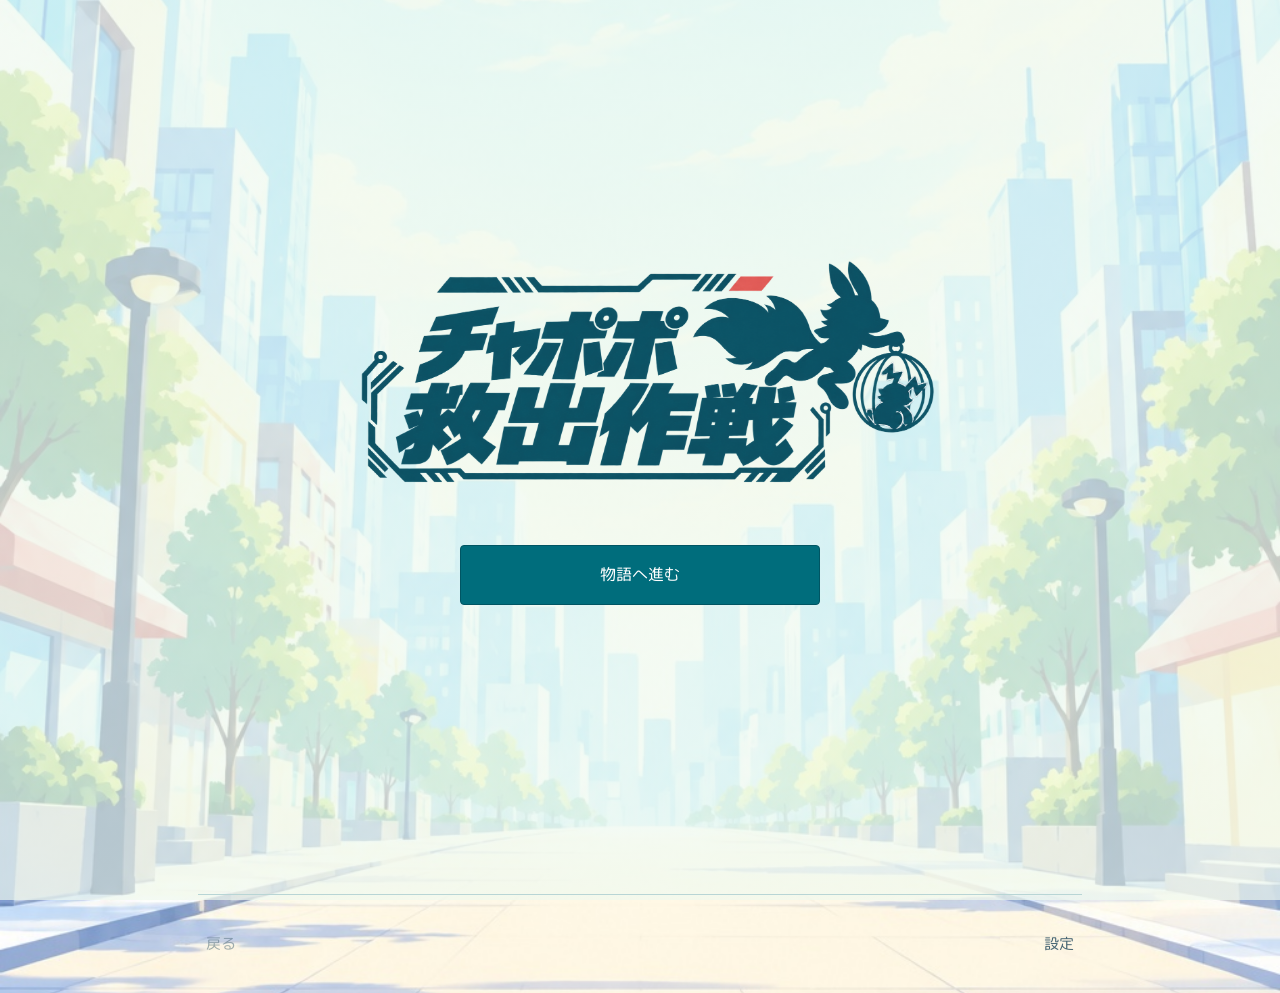
==== mvp/index.html @ 734a5ee6 "Remove left rules from all dialogue" ====
<!doctype html>
<html lang="ja">
<head>
<meta charset="utf-8"><meta name="viewport" content="width=device-width,initial-scale=1">
<meta name="theme-color" content="#153e51"><meta name="description" content="新宿の4つのステーションに残された手がかりを追い、チャポポを救出せよ。CHARGESPOTの街歩き謎解き。">
<title>チャポポ救出作戦 | 新宿の街歩き謎解き</title>
<link rel="preload" as="image" href="./comic-title-story-r57.png">
<link rel="preload" as="image" href="./event-street-r20.jpg">
<link rel="preload" as="font" href="./YuseiMagic-Regular.woff2" type="font/woff2" crossorigin>
<link rel="preload" as="font" href="./MPLUSRounded1c-Regular.woff2" type="font/woff2" crossorigin>
<link rel="stylesheet" href="./mission.css?v=20261004-r62-dialogue">
</head>
<body>
<svg class="ink-filter-defs" width="0" height="0" aria-hidden="true"><defs><filter id="chapter-ink" color-interpolation-filters="sRGB"><feColorMatrix type="matrix" values="1 0 0 0 0  0 1 0 0 0  0 0 1 0 0  -10 -10 -10 0 27" result="ink"/><feComposite in="ink" in2="SourceAlpha" operator="in"/></filter></defs></svg>
<a class="skip" href="#app">ミッションへ</a>
<header class="event-banner" aria-label="イベントタイトル"><img class="comic-title" src="./comic-title-story-r57.png" width="1760" height="880" alt="チャポポ救出作戦"></header>
<div class="shell">
<main id="app" tabindex="-1" aria-live="polite"></main>
<footer><button class="text-button" id="pageBack">戻る</button><button class="text-button" id="settingsOpen" aria-label="設定を開く">設定</button></footer>
</div>
<dialog id="settings"><div class="dialog-head"><h2>設定</h2><button id="settingsClose" class="text-button">閉じる</button></div><p>進捗はこの端末に保存されます。画面の確認と答えの入力は、立ち止まって行ってください。</p><button id="reset" class="secondary">最初からやり直す</button><details><summary>運営者テスト</summary><button id="testAnswers" class="text-button">テスト用の答えを表示</button><p id="answers"></p></details></dialog>
<noscript>ブラウザのJavaScriptを有効にしてご参加ください。</noscript>
<script src="./config.js?v=20261004-r59-outing"></script><script src="./story-revision-r36.js?v=20261004-r57"></script><script src="./story-copy-r53.js?v=20261004-r57"></script><script src="./app.js?v=20261004-r60-scroll-top"></script>
</body></html>
---- mvp/mission.css ----
/* Native CSS. Daytime event; variance6/motion3/density3. No story cards.
   3px controls, Japanese system sans, cyan reserved for functional state. */
:root{color-scheme:light;--bg:#fafbfc;--ink:#25292d;--muted:#626970;--line:#d7dce0;--accent:#087f8c}
*{box-sizing:border-box}body{margin:0;background:var(--bg);color:var(--ink);font:15px/1.7 "Hiragino Sans","Yu Gothic",Meiryo,system-ui,sans-serif;-webkit-font-smoothing:antialiased}button,input{font:inherit}button,a,summary{touch-action:manipulation;-webkit-tap-highlight-color:transparent}button{cursor:pointer}a{color:inherit;text-underline-offset:5px}:focus-visible{outline:2px solid var(--accent);outline-offset:5px}[hidden]{display:none!important}button:disabled{opacity:.5;cursor:not-allowed}
.shell{width:min(1280px,calc(100% - 80px));margin:auto}.topbar{height:80px;display:flex;align-items:center;justify-content:space-between}.wordmark{display:grid;gap:4px;text-decoration:none}.wordmark strong{font:800 19px/1.1 Arial,sans-serif;letter-spacing:-.035em}.wordmark strong span{font-weight:400;margin-left:5px}.wordmark small{font-size:10px;color:var(--muted)}.text-button{min-height:44px;border:0;background:none;color:var(--muted);padding:12px 0;font-size:13px}.text-button:hover{color:var(--ink)}
.tabs{display:flex;gap:30px;border-bottom:1px solid var(--line)}.tabs button{min-height:48px;padding:14px 0;border:0;border-bottom:2px solid transparent;background:none;color:var(--muted);font-size:13px}.tabs button[aria-current]{color:var(--ink);border-color:var(--ink)}main{margin-top:26px;outline:none}
.primary,.secondary{display:inline-flex;align-items:center;justify-content:space-between;gap:28px;min-height:52px;padding:15px 20px;border:1px solid var(--ink);border-radius:3px;font-size:14px;font-weight:700;text-decoration:none;white-space:nowrap}.primary{color:var(--bg);background:var(--ink)}.primary:hover{background:#41474c}.secondary{color:var(--ink);background:transparent;border-color:#90979e}.secondary:hover{background:#eef1f3}.primary:active,.secondary:active{transform:translateY(1px)}
.intro{display:grid;grid-template-columns:.8fr 1.2fr;align-items:center;min-height:500px;gap:20px}.intro-copy{padding:38px 24px 38px 0}.intro h1{font-size:clamp(36px,4.6vw,64px);font-weight:800;line-height:1.26;letter-spacing:-.065em;margin:0 0 24px}.intro h1 span{display:block;white-space:nowrap}.lead{font-size:18px;line-height:1.8;margin:0 0 28px}.intro-image{margin:0;min-width:0}.intro-image img{width:100%;height:auto;display:block}.intro-meta{display:flex;gap:24px;margin-top:24px;font-size:12px;color:var(--muted)}.intro-meta strong{font-size:22px;font-weight:600;margin-right:4px;color:var(--ink)}.intro-note{font-size:13px;color:var(--muted);line-height:1.8;margin:24px 0}.prologue{max-width:640px;margin:64px auto 40px}.prologue h2{font-size:28px;margin:0 0 28px}
.status{display:flex;justify-content:space-between;align-items:center;gap:20px;padding-bottom:22px}.status p{font-size:11px;color:var(--muted);margin:0}.status strong{font-size:16px;color:var(--ink);font-weight:600;margin-left:8px;font-variant-numeric:tabular-nums}.segments{display:flex;gap:6px}.segments i{width:30px;height:4px;background:var(--line)}.segments i.done{background:var(--accent)}
.travel-screen{max-width:980px;margin:auto;padding:64px 32px 72px;min-height:60dvh}.travel-label{font-size:13px;color:var(--muted);margin:0 0 28px}.travel-screen h1{font-size:clamp(32px,5.6vw,66px);line-height:1.4;letter-spacing:-.045em;max-width:15em;margin:0 0 28px;text-wrap:balance}.travel-place{font-size:20px;color:var(--muted);line-height:1.8;margin:0 0 36px;max-width:30em}.travel-actions{display:flex;gap:16px;flex-wrap:wrap}.travel-actions .primary{min-width:220px}.travel-note{font-size:13px;color:var(--muted);margin-top:24px}
.scene{margin:0;min-width:0}.scene img{display:block;width:100%;height:auto;object-fit:contain}.scene figcaption{display:none}.story-screen>.scene{max-width:880px;margin:0 auto}.story-screen>.scene img{height:clamp(250px,32vw,430px)}.story-sheet{width:min(660px,100%);margin:36px auto 48px;padding:0;background:none;border:0}.story-sheet h1{font-size:clamp(26px,3vw,34px);line-height:1.5;letter-spacing:-.035em;margin:0 0 28px;font-weight:800}.stage-heading{display:flex;align-items:baseline;gap:12px;margin-bottom:20px}.stage-number{font:400 26px/1 Arial,sans-serif}.stage-heading span:last-child{font-size:11px;color:var(--muted)}.story-part{margin:0 0 28px}
.reader-prose{font-size:17px;font-weight:400;line-height:2;letter-spacing:.015em;max-width:38em;line-break:strict;overflow-wrap:anywhere;outline:none}.reader-prose p{margin:0 0 1.25em}.reader-prose p:last-child{margin-bottom:0}.reader-prose .dialogue{display:grid;grid-template-columns:76px minmax(0,1fr);gap:14px;margin:28px 0;padding:0;max-width:100%;border:0;background:none}.dialogue figcaption{font-size:12px;font-weight:600;color:var(--muted);padding-top:5px}.dialogue blockquote{padding:0;margin:0;border:0;background:none;color:var(--ink);font-size:19px;line-height:1.8;font-weight:650}.dialogue.garuru{padding-left:24px}.story-sheet>.primary{width:100%;margin-top:8px}
.success-label{font-size:15px;font-weight:750;color:var(--accent);margin:0 0 24px;outline:none}.success-label span{font:12px/1.6 ui-monospace,monospace;margin-left:14px;overflow-wrap:anywhere}.brand-note{padding:28px 0 0;margin:36px 0 28px;border-top:1px solid var(--line)}.operation-bridge{font-size:14px;color:var(--muted);line-height:1.85;margin:0 0 18px}.brand-note h2{font-size:21px;line-height:1.6;letter-spacing:-.025em;margin:0 0 12px}.promotion-body{font-size:15px;line-height:1.9;margin:0}.ending-detail{font-size:14px;color:var(--muted);margin-top:20px}.ending-detail .reader-prose{font-size:16px;margin-top:14px}
.mission-layout{display:grid;grid-template-columns:1fr 1fr;gap:48px;align-items:start}.mission-layout>.scene{position:sticky;top:24px}.mission-panel{padding:26px 0;min-width:0}.mission-panel h1{font-size:28px;line-height:1.5;margin:0 0 20px;letter-spacing:-.035em}.place{display:flex;gap:16px;justify-content:space-between;align-items:flex-start}.place p{font-size:13px;color:var(--muted);line-height:1.8;margin:0}.place a{font-size:13px;min-height:44px;white-space:nowrap}.instruction{font-size:15px;line-height:1.8;margin:28px 0 18px}.answer-form label{display:block;font-size:13px;margin-bottom:10px}.input-row{display:flex;gap:8px}.input-row input{width:100%;min-width:0;border:1px solid #90979e;border-radius:3px;background:var(--bg);padding:14px;font-size:16px;color:var(--ink)}.input-row input::placeholder{color:var(--muted)}.input-row .primary{gap:0}.input-row input[aria-invalid]{border-color:#a13e2d}.feedback{font-size:13px;line-height:1.6;color:#a13e2d;min-height:20px;margin:10px 0 0}.helpers{display:flex;gap:20px;flex-wrap:wrap;margin-top:12px}.helpers details{font-size:13px;color:var(--muted)}.helpers details[open]{flex-basis:100%}summary{cursor:pointer;min-height:44px;padding:12px 0}details p{line-height:1.8;margin-top:2px}.rental{margin:26px 0}.rental h3{font-size:17px;margin:0 0 12px}.rental ol{padding-left:22px;font-size:14px;line-height:1.9}.rental-note{font-size:13px;color:var(--muted);line-height:1.8;margin:14px 0}.rental details{font-size:13px;color:var(--muted)}
.completion{display:grid;grid-template-columns:1.35fr 1fr;gap:64px;max-width:1120px;margin:52px auto 64px;align-items:start}.completion-label{font-size:13px;color:var(--muted);margin:0 0 20px}.completion h1{font-size:38px;line-height:1.5;letter-spacing:-.035em;margin:0 0 28px}.completion-copy{font-size:22px;font-weight:750;line-height:1.6;margin:34px 0 0}.return-panel{border-left:1px solid var(--line);padding:0 0 0 34px;background:none}.return-panel h2{font-size:21px;line-height:1.6;margin:0 0 20px}.return-panel p,.return-panel li{font-size:15px;line-height:1.9}.return-panel ol{padding-left:22px;margin:20px 0}.return-panel li+li{margin-top:12px}.return-panel p:last-child{font-size:14px;color:var(--muted)}
.logs-page{max-width:760px;margin:44px auto}.logs-page h1{font-size:32px;margin-bottom:28px}.log-entry{padding:22px 0;border-bottom:1px solid var(--line)}.log-code{font:12px/1.6 ui-monospace,monospace;color:var(--muted)}.log-entry h2{font-size:20px;line-height:1.6;margin:12px 0}.log-entry p{font-size:15px;color:var(--muted);line-height:1.9}.empty{color:var(--muted);line-height:1.8}.source{display:inline-block;margin:24px 0;font-size:13px;color:var(--muted)}
footer{display:flex;justify-content:space-between;gap:12px;padding:28px 0;font-size:11px;color:var(--muted)}dialog{width:min(480px,calc(100% - 32px));padding:28px;border:1px solid var(--line);border-radius:3px;background:var(--bg);color:var(--ink)}dialog::backdrop{background:rgb(25 30 35 / .55)}.dialog-head{display:flex;justify-content:space-between;align-items:center}.dialog-head h2{font-size:24px;margin:0}dialog p,dialog details{font-size:13px;color:var(--muted);line-height:1.8}dialog details{margin-top:22px}#answers{overflow-wrap:anywhere}.skip{position:fixed;left:16px;top:-60px;padding:12px;background:var(--ink);color:var(--bg);z-index:3}.skip:focus{top:12px}
@media(prefers-reduced-motion:no-preference){button,a{transition:background .15s,color .15s}.story-sheet{animation:read-in .2s ease-out}@keyframes read-in{from{opacity:0;transform:translateY(4px)}to{opacity:1;transform:translateY(0)}}}
@media(max-width:1024px){.shell{width:calc(100% - 48px)}.mission-layout{gap:28px}.intro{min-height:420px}.intro-copy{padding-right:0}}
@media(max-width:767px){.shell{width:calc(100% - 32px)}.topbar{height:72px}.wordmark strong{font-size:16px}.tabs{gap:28px}.tabs button{font-size:12px}main{margin-top:20px}.intro{display:flex;flex-direction:column;align-items:stretch;gap:0;min-height:0}.intro-image{order:-1;margin:0 -16px}.intro-image img{height:220px;object-fit:contain}.intro-copy{padding:22px 8px}.intro h1{font-size:38px;margin-bottom:16px}.intro .lead{font-size:15px;margin-bottom:22px}.intro .primary{width:100%}.intro-meta{margin-top:18px}.intro-note{font-size:13px}.prologue{margin:40px 8px}.prologue h2{font-size:24px}.status{padding-bottom:16px}.segments i{width:24px}.story-screen>.scene{margin:0 -16px}.story-screen>.scene img{height:240px;object-fit:contain}.story-sheet{margin:26px auto 40px;padding:0 8px}.story-sheet h1{font-size:25px;margin-bottom:26px}.stage-heading{margin-bottom:18px}.stage-number{font-size:24px}.reader-prose{font-size:16px;line-height:1.95}.reader-prose .dialogue{display:block;margin:26px 0}.dialogue figcaption{font-size:12px;padding:0;margin-bottom:8px}.dialogue blockquote{font-size:18px;padding-left:12px}.dialogue.garuru{padding-left:24px}.success-label span{display:block;margin:6px 0 0}.brand-note h2{font-size:20px}.travel-screen{padding:36px 8px 48px;min-height:65dvh}.travel-label{margin-bottom:22px}.travel-screen h1{font-size:36px;line-height:1.45}.travel-place{font-size:17px;margin-bottom:30px}.travel-actions{display:grid;grid-template-columns:1fr}.mission-layout{display:block}.mission-layout>.scene{position:static}.mission-layout>.scene img{height:190px;object-fit:contain}.mission-panel{padding:24px 8px}.mission-panel h1{font-size:25px}.input-row{flex-direction:column}.input-row .primary{justify-content:center}.helpers{gap:18px}.completion{display:block;margin:30px 8px 40px}.completion h1{font-size:29px}.completion-copy{font-size:21px}.return-panel{margin-top:38px;padding:26px 0 0;border-left:0;border-top:1px solid var(--line)}.return-panel h2{font-size:21px}.logs-page{margin:30px 8px}.logs-page h1{font-size:28px}footer{font-size:10px}}
:root p,:root h1,:root h2,:root blockquote{word-break:normal;line-break:strict}
.reader-prose{overflow-wrap:normal;letter-spacing:normal}
.travel-screen h1{text-wrap:wrap}
.travel-screen h1 span{display:inline-block;white-space:nowrap}
.status p{white-space:nowrap;flex-shrink:0}
.reader-prose .dialogue{padding:0}
.dialogue blockquote{padding-left:0}
.result-page{max-width:640px;margin:60px auto 72px}
.result-page h1{font-size:24px;line-height:1.5;color:var(--accent);margin:0 0 14px;outline:none}
.result-answer{font:400 52px/1.3 'M PLUS Rounded 1c',sans-serif;letter-spacing:-.025em;margin:0 0 36px}
.result-answer.protocol{font-size:25px;line-height:1.7;word-break:normal;overflow-wrap:normal}
.result-information h2{font-size:24px;line-height:1.6;margin:0 0 20px}
.result-information p{font-size:16px;line-height:1.95;margin:0 0 18px}
.result-page>.primary{width:100%;margin-top:22px}
@media(max-width:767px){.result-page{margin:36px 8px 48px}.result-information h2{font-size:22px}.result-answer.protocol{font-size:22px}.intro .lead{max-width:20em}.travel-screen h1{font-size:clamp(24px,7.5vw,36px)}.status{gap:12px}.segments i{width:20px}}
/* Selected comic direction: raster title and narrative; live functional UI. */
:root{--bg:#ffffff;--accent:#007c8d}
.sr-only{position:absolute;width:1px;height:1px;padding:0;margin:-1px;overflow:hidden;clip-path:inset(50%);white-space:nowrap;border:0}
.skip{top:0;transform:translateY(-150%);opacity:0;pointer-events:none}.skip:focus-visible{top:0;transform:translateY(0);opacity:1;pointer-events:auto}
.status{max-width:640px;margin:0 auto;justify-content:flex-start;gap:18px;padding-bottom:24px}
.status p{display:flex;align-items:baseline;font:500 18px/1.4 Arial,sans-serif;color:#747a82}
.status p strong{font-size:28px;font-weight:700;margin:0 8px 0 0}
.segments{gap:5px}.segments i{width:24px;height:4px;border-radius:0}
.comic-page{max-width:420px;margin:0 auto 48px}
.comic-title{display:block;width:100%;height:auto;margin:0 0 4px}
.comic-art{display:block;width:100%;height:auto;margin:0;object-fit:contain}
.comic-page .status{padding-bottom:4px;margin-top:8px}
.comic-page .story-sheet{width:100%;padding:0;margin:0}
.comic-caption{font-size:14px;font-weight:650;text-align:center;line-height:1.8;margin:20px 0 18px}
.comic-page .comic-action{width:100%;min-height:56px;justify-content:center;background:#007c8d;border-color:#007c8d;color:#fff;border-radius:6px;font-size:18px;font-weight:750;letter-spacing:.01em;margin:0}
.comic-page .comic-action:hover{background:#006675;border-color:#006675}
.comic-transcript{margin:18px 0 0;color:var(--muted);font-size:12px}
.comic-transcript>summary{text-align:center;list-style-position:inside;font-size:12px}
.comic-transcript[open]{padding:0 4px}.comic-transcript .reader-prose{font-size:16px;color:var(--ink);padding:12px 0 0}
.puzzle-page{max-width:640px;margin:auto}.puzzle-title{max-width:240px;margin:0 0 24px}.puzzle-page .mission-panel{padding:0 0 36px}
.comic-intro .intro-meta{justify-content:center;margin-top:20px}.comic-intro .intro-note{font-size:12px;text-align:center}
.comic-mode .utility{display:flex;align-items:center;gap:20px;max-width:420px;margin:auto}
.comic-mode .topbar{order:2;height:44px;margin-left:auto}.comic-mode .wordmark{display:none}
.comic-mode .tabs{flex:1;border:0;gap:20px}.comic-mode .tabs button{font-size:11px;min-height:44px;padding:10px 0;border:0}
.comic-mode .tabs button[aria-current]{font-weight:700}.comic-mode .text-button{font-size:11px;padding:10px 0}
.comic-mode main{margin-top:0}.comic-mode footer{max-width:420px;margin:auto;font-size:10px}
@media(min-width:768px){.comic-mode .utility{padding-top:12px}.comic-page{max-width:420px}.comic-page .comic-caption{font-size:15px}}
@media(max-width:767px){.comic-mode .shell{width:calc(100% - 32px)}.comic-caption{font-size:13px}.comic-page .comic-action{font-size:17px}.status{padding-bottom:18px}.status p strong{font-size:25px}}
/* Text-led story, native CSS: variance 5 / motion 3 / density 3.
   Daylight brief deliberately stays light. No animated reading or story cards. */
.reading-page{max-width:600px;margin:16px auto 64px}
.reading-page .status{margin:0 0 34px;padding:0}
.reading-head{margin:0 0 30px}
.reading-head>p{font-size:13px;color:var(--muted);margin:0 0 12px}
.reading-head h1{font-size:32px;line-height:1.5;letter-spacing:-.035em;font-weight:750;margin:0;text-wrap:wrap}
.reading-body{max-width:none;font-size:18px;line-height:1.95;letter-spacing:0}
.reading-body>p{margin:0 0 1.15em}
.reading-body .dialogue{display:block;padding:0;margin:26px 0}
.reading-body .dialogue figcaption{font-size:12px;line-height:1.6;margin:0 0 7px;padding:0;color:var(--muted)}
.reading-body .dialogue blockquote{font-size:20px;line-height:1.8;font-weight:650;margin:0;padding:0;color:var(--ink)}
.reading-body .dialogue blockquote::before{content:'「'}
.reading-body .dialogue blockquote::after{content:'」'}
.inserted-scene{margin:30px -20px 34px}
.inserted-scene img{display:block;width:100%;height:auto;object-fit:contain}
.reading-page .reading-action{display:flex;justify-content:center;width:100%;min-height:56px;margin:34px 0 0;background:var(--accent);border-color:var(--accent);color:#fff;border-radius:6px;font-size:16px}
.reading-page .reading-action:hover{background:#006675;border-color:#006675}
.reading-logo{max-width:390px;margin:0 auto 28px}
.reading-intro .intro-meta{justify-content:center}
.reading-intro .intro-note{text-align:center}
.reading-mode .utility{display:flex;align-items:center;gap:20px;max-width:600px;margin:auto}
.reading-mode .topbar{order:2;height:48px;margin-left:auto}.reading-mode .wordmark{display:none}
.reading-mode .tabs{flex:1;border:0;gap:24px}.reading-mode .tabs button{font-size:12px;min-height:48px;padding:12px 0;border:0}
.reading-mode .tabs button[aria-current]{font-weight:700}.reading-mode .text-button{font-size:12px;padding:12px 0}
.reading-mode main{margin-top:0}.reading-mode footer{max-width:600px;margin:auto}
@media(min-width:768px){.reading-mode .utility{padding-top:12px}.reading-page{padding:0 20px}.reading-mode footer{padding-left:20px;padding-right:20px}}
@media(max-width:767px){.reading-page{margin:18px 8px 48px}.reading-head h1{font-size:28px}.reading-body{font-size:17px;line-height:1.95}.reading-body .dialogue blockquote{font-size:19px}.inserted-scene{margin:28px -8px 30px}.reading-page .status{margin-bottom:30px}.reading-logo{max-width:320px;margin-bottom:24px}}
/* r15: one illustrated street, not a stack of dashboard cards.
   Variance 7 / motion 4 / density 4. Daylight palette, text-led narrative. */
:root{--bg:#e6f4f0;--ink:#153e51;--muted:#466573;--line:#a3c5c8;--accent:#006d7c}
body{background:#8cdee6 url('./event-city-r15.jpg') center top/cover fixed no-repeat;min-height:100dvh}
.shell{width:min(740px,calc(100% - 48px));position:relative;background:linear-gradient(180deg,rgba(220,246,243,.92),#e6f4f0 700px);min-height:100dvh;padding:0 44px;box-shadow:0 0 0 1px rgba(255,255,255,.42)}
.utility,.reading-mode .utility{display:flex;align-items:center;gap:24px;max-width:none;margin:0 -44px;padding:0 30px;background:#153e51;color:#effbf7;border-bottom:4px solid #f2c65d}
.topbar,.reading-mode .topbar{order:2;height:58px;margin-left:auto}
.wordmark{display:none}.tabs,.reading-mode .tabs{flex:1;border:0;gap:24px}
.tabs button,.reading-mode .tabs button{font-size:12px;min-height:54px;padding:14px 0;color:#b9d8df;border:0;position:relative}
.tabs button[aria-current],.reading-mode .tabs button[aria-current]{color:#fff;font-weight:750}
.tabs button[aria-current]::after{content:'';position:absolute;height:3px;background:#72e0dc;bottom:6px;left:0;right:0}
.utility .text-button,.reading-mode .utility .text-button{font-size:12px;color:#cce0e4}
main,.reading-mode main{margin:0;padding-top:28px}
footer,.reading-mode footer{max-width:none;margin:0;padding:24px 0;border-top:1px solid #b8d5d5;color:#466573}
.reading-page{max-width:none;margin:0 0 48px;padding:0}
.reading-logo{max-width:480px;margin:-12px -12px 24px}.comic-title{mix-blend-mode:multiply}
.reading-intro .reading-logo{margin-left:auto;margin-right:auto}
.reading-head{margin:0 0 32px;padding:0 0 24px;border-bottom:2px solid #153e51;position:relative}
.reading-head::after{content:'';position:absolute;bottom:-2px;left:0;width:72px;height:5px;background:#efb944}
.reading-head>p{display:inline-block;font-size:12px;font-weight:750;letter-spacing:.08em;color:#006d7c;margin:0 0 14px}
.reading-head h1{font-size:clamp(28px,4vw,38px);font-weight:800;line-height:1.5;letter-spacing:-.04em;color:#153e51}
.reading-body{font-size:18px;line-height:2;color:#153e51}
.reading-body>p{margin:0 0 1.4em}
.reading-body .dialogue{margin:28px 0 32px;padding:17px 20px 19px;background:#153e51;color:#f1fbf8;border-left:4px solid #72d9d0;position:relative}
.reading-body .dialogue::after{content:'';position:absolute;right:14px;top:15px;width:14px;height:4px;background:#72d9d0;box-shadow:0 7px 0 #72d9d0}
.reading-body .dialogue.garuru{background:#653e48;border-color:#f39b99}
.reading-body .dialogue.garuru::after{background:#f39b99;box-shadow:0 7px 0 #f39b99}
.reading-body .dialogue figcaption{color:#a5e8e1;font-size:11px;font-weight:700;letter-spacing:.06em;margin:0 0 7px}
.reading-body .dialogue.garuru figcaption{color:#ffd4d0}
.reading-body .dialogue blockquote{color:#f1fbf8;font-size:20px;font-weight:650;line-height:1.8}
.inserted-scene{margin:36px -18px 40px;padding:7px;background:#fff7df;border:1px solid #153e51;box-shadow:5px 6px 0 #91c9cb;transform:rotate(-.6deg)}
.inserted-scene:has(img[src*='after']){transform:rotate(.6deg);box-shadow:-5px 6px 0 #91c9cb}
.inserted-scene img{width:100%;height:auto;display:block}
.status{margin:0 0 30px;padding:0;gap:16px}.reading-page .status{margin:0 0 28px}
.status p{color:#466573}.status p strong{color:#153e51}
.segments i{height:6px;width:26px;background:#bad8d6;transform:skewX(-18deg)}.segments i.done{background:#007d8a}
.primary,.reading-page .reading-action{background:#006d7c;border:1px solid #005563;color:#fff;min-height:56px;border-radius:4px;font-size:16px;font-weight:750;box-shadow:0 4px 0 #153e51;justify-content:center;white-space:normal}
.primary:hover,.reading-page .reading-action:hover{background:#005565;border-color:#005565}.primary:active{transform:translateY(2px);box-shadow:0 2px 0 #153e51}
.secondary{background:#eff9f3;border:1px solid #759d9f;color:#153e51;border-radius:4px;justify-content:center}.secondary:hover{background:#d0eeea}
.reading-page .reading-action{margin-top:34px}
.intro-meta{color:#466573}.intro-meta strong{color:#153e51}.intro-note{color:#466573}
.travel-screen{margin:0 0 44px;padding:24px 0 20px;min-height:65dvh}
.travel-label{font-size:12px;font-weight:750;color:#006d7c;margin-bottom:24px}
.travel-screen h1{font-size:clamp(29px,4.2vw,48px);line-height:1.45;letter-spacing:-.045em;color:#153e51;padding-bottom:28px;border-bottom:3px solid #153e51;margin-bottom:24px}
.travel-place{color:#153e51;font-size:19px;line-height:1.85;margin-bottom:32px}
.travel-actions{display:grid;grid-template-columns:1fr 1fr;gap:14px}.travel-actions .primary{min-width:0}.travel-note{margin-top:28px}
.puzzle-title{max-width:220px;margin:-14px auto 24px}.mission-panel h1{font-weight:800}.stage-number{font-weight:800;color:#006d7c}
.answer-form{padding:24px 0;border-top:2px solid #153e51;margin-top:30px}.answer-form label{font-weight:750;color:#153e51;font-size:14px}
.input-row input{border:2px solid #739f9f;background:#f5fbf7;border-radius:4px;min-height:56px}.input-row .primary{min-width:88px}
.result-page{max-width:none;margin:12px 0 48px}.result-page h1{font-size:24px;font-weight:800;margin-bottom:22px}
.result-answer{font-size:clamp(54px,9vw,76px);color:#153e51;display:block;margin:0 0 32px;padding:0 0 28px;border-bottom:3px solid #153e51}
.result-answer.protocol{font-size:clamp(21px,4vw,29px)}
.result-information h2{font-size:24px;font-weight:800;line-height:1.6}.result-information p{font-size:17px;line-height:2}
.result-page>.primary{margin-top:30px}
.logs-page{margin:4px 0 44px}.log-entry{border-color:#aacbcc}.log-entry h2{color:#153e51}.logs-page>h1{font-weight:800}
.completion{display:block;margin:8px 0 48px}.completion h1{color:#006d7c;font-size:clamp(28px,4vw,38px);font-weight:800}.completion-copy{color:#006d7c}
.return-panel{border-left:0;border-top:2px solid #153e51;padding:28px 0 0;margin-top:38px}.completion .dialogue{display:block;padding:0}
dialog{background:#e6f4f0;border:2px solid #153e51;border-radius:4px}
@media(prefers-reduced-motion:no-preference){main>article,main>section{animation:event-enter .3s ease-out}@keyframes event-enter{from{opacity:0;transform:translateY(6px)}to{opacity:1;transform:translateY(0)}}}
@media(max-width:767px){
 body{background-size:auto 100dvh;background-position:center top;background-attachment:scroll}
 .shell,.reading-mode .shell{width:calc(100% - 24px);padding:0 22px;margin:0 auto;background:linear-gradient(180deg,rgba(213,245,240,.90),#e6f4f0 580px)}
 .utility,.reading-mode .utility{margin:0 -22px;padding:0 18px;gap:16px}
 .tabs,.reading-mode .tabs{gap:20px}.topbar,.reading-mode .topbar{height:54px}
 main,.reading-mode main{padding-top:26px}.reading-page{margin:0 0 42px;padding:0}
 .reading-logo{max-width:420px;margin-top:-10px;margin-bottom:26px}
 .reading-body{font-size:17px;line-height:1.95}.reading-head h1{font-size:29px}.reading-head{margin-bottom:28px}
 .reading-body .dialogue{padding:16px 16px 18px;margin:26px 0 30px}.reading-body .dialogue blockquote{font-size:19px}
 .inserted-scene{margin:30px -12px 34px;padding:5px;box-shadow:3px 4px 0 #91c9cb}.inserted-scene:has(img[src*='after']){box-shadow:-3px 4px 0 #91c9cb}
 .reading-intro .intro-note{font-size:12px;text-align:left}.reading-intro .intro-meta{gap:24px}
 .travel-screen{padding:8px 0 12px;min-height:65dvh}.travel-screen h1{font-size:clamp(24px,6.5vw,36px);line-height:1.5}.travel-place{font-size:17px}.travel-actions{grid-template-columns:1fr}
 .mission-panel{padding:0 0 32px}.mission-panel h1{font-size:24px}.puzzle-title{margin-top:-14px}.input-row{flex-direction:column}
 .result-page{margin:4px 0 42px}.result-information h2{font-size:22px}.result-information p{font-size:16px}.result-answer.protocol{font-size:21px}
 .completion{margin:4px 0 42px}.logs-page{margin:4px 0 42px}footer,.reading-mode footer{font-size:10px;gap:8px}
}
@media(max-width:359px){.shell,.reading-mode .shell{padding:0 18px}.utility,.reading-mode .utility{margin:0 -18px;padding:0 14px}.reading-body{font-size:16px}.reading-head h1{font-size:26px}.reading-body .dialogue blockquote{font-size:18px}.travel-screen h1{font-size:23px}.result-information h2{font-size:20px}}
/* Editorial pass: remove faux telemetry, tilted photo cards and decorative depth. */
.reading-body .dialogue,.reading-body .dialogue.garuru{background:none;padding:3px 0 3px 18px;border-left:3px solid #007d8a;color:#153e51}
.reading-body .dialogue::after,.reading-body .dialogue.garuru::after{content:none}
.reading-body .dialogue.garuru{border-left-color:#be6268}
.reading-body .dialogue figcaption{color:#006d7c;letter-spacing:0}
.reading-body .dialogue.garuru figcaption{color:#8b404b}
.reading-body .dialogue blockquote{color:#153e51}
.inserted-scene,.inserted-scene:has(img[src*='after']){padding:0;border:0;background:none;box-shadow:none;transform:none}
.segments i{transform:none;height:5px}
.primary,.reading-page .reading-action{box-shadow:none}
.primary:active{transform:translateY(1px);box-shadow:none}
.reading-head h1,.travel-screen h1,.mission-panel h1,.completion h1,.result-answer{letter-spacing:normal}
.reading-head>p{letter-spacing:normal}
.reading-head h1,.mission-panel h1,.result-information h2,.logs-page>h1{font-weight:750}
.stage-heading{gap:12px;align-items:center;margin-bottom:16px}
.stage-number{font:700 14px/1.6 "Hiragino Sans","Yu Gothic",Meiryo,system-ui,sans-serif}
.stage-heading span:last-child{font-size:12px;color:#466573}
.status p{font:500 14px/1.6 "Hiragino Sans","Yu Gothic",Meiryo,system-ui,sans-serif}
.status p strong{font-size:18px;margin-right:4px}
.reading-body .dialogue figcaption{font-size:12px;font-weight:500}
.reading-body .dialogue blockquote{font-size:19px;font-weight:650}
.result-answer{font-family:inherit;font-weight:400}
.reading-body{line-break:strict;overflow-wrap:break-word;word-break:normal}
/* Scene rhythm comes from narrative emphasis, not arbitrary dashboard sizing. */
.reading-head{padding-bottom:0;border:0;margin-bottom:36px}
.reading-head::after{content:none}
.reading-head h1{font-size:clamp(36px,5vw,52px);font-weight:800;line-height:1.35}
.reading-head>p{margin-bottom:12px}
.reading-body .dialogue.voice-strong{border:0;padding:4px 0;margin:34px 0}
.reading-body .dialogue.voice-strong blockquote{font-size:27px;line-height:1.6;font-weight:800}
.reading-body .dialogue.voice-quiet{border:0;padding:4px 0;margin:22px 0}
.reading-body .dialogue.voice-quiet blockquote{font-size:17px;font-weight:500;line-height:1.9;color:#355967}
.story-screen .inserted-scene:has(img[src*='st3']){max-width:480px;margin:38px auto}
.story-screen .inserted-scene:has(img[src*='st2']),.story-screen .inserted-scene:has(img[src*='st4']){margin:38px -26px 42px}
.reading-page .reading-action{margin-top:42px}
@media(max-width:767px){.reading-head h1{font-size:36px}.reading-head{margin-bottom:30px}.reading-body .dialogue.voice-strong blockquote{font-size:24px}.story-screen .inserted-scene:has(img[src*='st2']),.story-screen .inserted-scene:has(img[src*='st4']){margin:32px -16px 36px}.story-screen .inserted-scene:has(img[src*='st3']){margin:32px 4px 36px}}
@media(max-width:359px){.reading-head h1{font-size:32px}.reading-body .dialogue.voice-strong blockquote{font-size:22px}}
.reading-head>.chapter-mark{display:block;width:100%;height:60px;margin:0 0 16px;background:url('./chapter-lettering-r15.jpg') -69px 0/270px 180px no-repeat;filter:url('#chapter-ink');mix-blend-mode:normal}
.reading-head>.chapter-1{height:54px;background-position:-56px -60px}
.reading-head>.chapter-2{height:64px;background-position:-75px -116px}
@media(max-width:767px){.reading-head>.chapter-mark{height:54px;margin-bottom:14px;background-size:240px 160px;background-position:-61px 0}.reading-head>.chapter-1{height:48px;background-position:-50px -53.333px}.reading-head>.chapter-2{height:57px;background-position:-67px -103px}}
/* r16: lettering is part of the whole world, not an isolated ornamental label. */
@font-face{font-family:'Yusei Magic';src:url('./YuseiMagic-Regular.woff2') format('woff2');font-weight:400;font-style:normal;font-display:swap}
body{font-family:'M PLUS Rounded 1c',"Hiragino Maru Gothic ProN","Hiragino Sans",Meiryo,sans-serif}
.reading-body{font-family:inherit;font-weight:400;line-height:2.05}
.reading-head h1,.mission-panel h1,.result-information h2,.completion h1,.logs-page>h1{font-family:'M PLUS Rounded 1c',sans-serif;font-weight:400}
.reading-head h1{color:#006d7c;line-height:1.4;font-weight:700}
.reading-body .dialogue blockquote,.reading-body .dialogue.voice-quiet blockquote,.reading-body .dialogue.voice-strong blockquote{font-family:'Yusei Magic',sans-serif;font-weight:400}
.reading-body .dialogue.voice-strong blockquote{color:#006d7c}
.reading-body .dialogue.garuru.voice-strong blockquote{color:#8b404b}
.primary,.secondary,.reading-page .reading-action,.tabs button,.reading-mode .tabs button,.travel-label{font-weight:400;font-family:'M PLUS Rounded 1c',sans-serif}
.travel-screen h1{font-family:'M PLUS Rounded 1c',sans-serif;font-weight:400}
.intro-meta strong{font-family:'M PLUS Rounded 1c',sans-serif;font-weight:400}
.reading-body .dialogue figcaption{font-family:inherit}
.status p,.stage-number{font-family:'M PLUS Rounded 1c',sans-serif;font-weight:400}
.reading-head>.chapter-mark{margin-bottom:10px}
@media(max-width:767px){.reading-body{font-size:17px;line-height:2}.reading-body .dialogue.voice-strong blockquote{font-size:25px}.reading-body .dialogue blockquote{line-height:1.9}.reading-head h1{font-size:35px}.reading-head>.chapter-mark{margin-bottom:10px}}
@media(max-width:359px){.reading-head h1{font-size:31px}.reading-body{font-size:16px}.reading-body .dialogue.voice-strong blockquote{font-size:23px}}
/* Motion supports arrival, discovery and success; prose never types or scrolls itself. */
@media(prefers-reduced-motion:no-preference){
 .reading-head>.chapter-mark{animation:letter-enter .65s cubic-bezier(.2,.7,.2,1) both}
 .reading-head h1{animation:heading-enter .45s .12s ease-out both}
 .inserted-scene.motion-ready{opacity:0;transform:translateY(14px);transition:opacity .6s ease-out,transform .6s cubic-bezier(.2,.7,.2,1)}
 .inserted-scene.motion-ready.is-revealed{opacity:1;transform:translateY(0)}
 .travel-screen h1 span{animation:destination-enter .45s ease-out both}
 .travel-screen h1 span:nth-child(2){animation-delay:.07s}.travel-screen h1 span:nth-child(3){animation-delay:.14s}
 .result-page h1{animation:correct-enter .45s cubic-bezier(.2,.8,.2,1) both}
 .result-answer{animation:heading-enter .4s .1s ease-out both}
 .segments i.done:has(+i:not(.done)),.segments i.done:last-child{transform-origin:left;animation:energy-enter .5s ease-out both}
 .primary,.secondary{transition:background .15s,transform .15s}
 .primary:hover{transform:translateY(-1px)}.primary:active{transform:translateY(1px)}
 @keyframes letter-enter{from{clip-path:inset(0 100% 0 0);opacity:0}to{clip-path:inset(0);opacity:1}}
 @keyframes heading-enter{from{opacity:0;transform:translateY(7px)}to{opacity:1;transform:translateY(0)}}
 @keyframes destination-enter{from{opacity:0;transform:translateY(10px)}to{opacity:1;transform:translateY(0)}}
 @keyframes correct-enter{from{opacity:0;transform:scale(.94)}to{opacity:1;transform:scale(1)}}
 @keyframes energy-enter{from{transform:scaleX(0)}to{transform:scaleX(1)}}
}
@media(min-width:768px) and (prefers-reduced-motion:no-preference){
 body{isolation:isolate}body::before{content:'';position:fixed;inset:-12px;z-index:-1;pointer-events:none;background:url('./event-city-r15.jpg') center top/cover no-repeat;animation:city-drift 20s ease-in-out infinite alternate}
 @keyframes city-drift{from{transform:translate3d(-5px,0,0)}to{transform:translate3d(5px,-3px,0)}}
}
@media(prefers-reduced-motion:reduce){main>article,main>section,.reading-head>.chapter-mark,.reading-head h1,.inserted-scene,.travel-screen h1 span,.result-page h1,.result-answer,.segments i,.primary,.secondary{animation:none!important;transition:none!important;transform:none!important}.inserted-scene.motion-ready{opacity:1}body::before{content:none}}
.promotion-illustration{margin:0 0 28px}
.result-information h2{text-wrap:balance}
.promotion-illustration img{display:block;width:100%;height:auto;max-height:280px;object-fit:contain}
.result-answer{margin-bottom:24px;padding-bottom:24px}
.rental-page{margin:0 0 48px}.rental-page h1{font-size:30px;font-weight:400;line-height:1.6;margin:0 0 24px}
.rental-page .inserted-scene{max-width:430px;margin:24px auto 28px}
.rental-page .rental h2{font-size:21px;line-height:1.7;font-weight:400}
.rental-page .rental ol{font-size:16px;line-height:1.9}
.rental-page .rental li+li{margin-top:12px}
.rental-page #rent{width:100%;margin-top:14px}
.rental-confirmed{font-size:13px;color:#006d7c;margin:20px 0}
@media(max-width:767px){.promotion-illustration img{max-height:220px}.rental-page h1{font-size:26px}.rental-page .rental h2{font-size:20px}}
/* r19: daylight adventure, native CSS. Variance 7 / motion 4 / density 3.
   Art-directed event surfaces only; saved game and rental gates stay unchanged.
   A wide visual stage surrounds a narrower, unboxed reading measure. */
.shell{width:min(980px,calc(100% - 48px));padding:0 48px;background:#dcf3ef;box-shadow:none}
.utility,.reading-mode .utility{margin:0 -48px;padding:0 36px}
main,.reading-mode main{margin-top:36px}
.status{max-width:600px;margin:0 auto;padding-bottom:26px}
.reading-page{max-width:600px;padding:0;margin:16px auto 68px}
.reading-page .status{margin-bottom:28px}
.reading-head{margin-bottom:28px}
.reading-body{font-size:18px;line-height:2.05}
.reading-body>p:first-child{font-size:20px;line-height:1.95;margin-bottom:28px}
.reading-body .inserted-scene{margin:42px calc(-1 * clamp(0px,(100vw - 648px)/2,96px)) 46px}
.story-screen .inserted-scene:has(img[src*='st2']),.story-screen .inserted-scene:has(img[src*='st4']){margin:42px calc(-1 * clamp(0px,(100vw - 648px)/2,120px)) 46px}
.story-screen .inserted-scene:has(img[src*='st3']){max-width:600px;margin:38px -36px 42px}
.story-st1.story-after .inserted-scene{margin:42px 0 46px}
.reading-logo{max-width:560px;margin:-12px auto 30px}
.reading-intro .reading-body>.inserted-scene{margin:36px calc(-1 * clamp(0px,(100vw - 648px)/2,120px)) 40px}
.reading-intro .reading-action{max-width:440px;margin:36px auto 0}
.reading-intro .intro-note{max-width:30em;margin:18px auto 0}
/* Destination is a painted street poster, not another prose page. */
.travel-screen{padding:0;margin:0 0 48px;max-width:none;min-height:0}
.destination-panorama{height:260px;margin:0 -48px;background:url('./event-city-r15.jpg') center 62%/cover no-repeat}
.destination-copy{position:relative;max-width:760px;margin:-38px auto 0;padding:28px 32px 0;background:#dcf3ef}
.travel-label{margin:0 0 18px;color:#006d7c}
.travel-screen h1{border:0;padding:0;margin:0 0 18px;max-width:none;font-size:clamp(34px,4.8vw,54px);line-height:1.5}
.travel-screen h1 span{margin-right:.18em}
.travel-place{font-size:20px;margin:0;max-width:none;line-height:1.85}
.travel-actions{display:grid;grid-template-columns:1fr 1.4fr;max-width:696px;margin:32px auto 0;gap:12px}
.travel-actions .primary{min-width:0}.travel-note{max-width:696px;margin:16px auto 0}
/* Correct answers and their safety illustration form a single editorial spread. */
.result-page{max-width:none;margin:0 0 48px}
.result-heading{display:flex;align-items:baseline;gap:28px;margin:0 0 26px;padding:0 0 20px;border-bottom:3px solid #006d7c}
.result-page h1{font-size:24px;margin:0;flex-shrink:0}
.result-answer{font-family:inherit;font-weight:400;font-size:clamp(62px,7vw,88px);line-height:1.25;margin:0;padding:0;border:0}
.result-answer.protocol{font-size:clamp(22px,3vw,30px);line-height:1.65;overflow-wrap:break-word}
.promotion-spread{display:grid;grid-template-columns:1.5fr 1fr;align-items:center;gap:32px}
.promotion-illustration{min-width:0;margin:0}
.promotion-illustration img{width:100%;height:auto;max-height:none;object-fit:contain;mix-blend-mode:multiply}
.result-information h2{font-size:26px;line-height:1.65;margin:0 0 20px;text-wrap:wrap;color:#006d7c}
.result-information .term{white-space:nowrap}
.result-information p{font-size:16px;line-height:2;margin:0}
.result-1 .promotion-spread{grid-template-columns:1fr 1.5fr}
.result-1 .promotion-illustration{grid-column:2;grid-row:1}.result-1 .result-information{grid-column:1;grid-row:1}
.result-3 .promotion-spread{grid-template-columns:1fr;gap:16px}
.result-3 .promotion-illustration{max-width:680px;margin:auto}
.result-3 .result-information{max-width:600px;margin:auto}
.result-page>.primary{display:flex;max-width:440px;margin:34px 0 0 auto}
/* Rental is a physical action: the hand-off takes the visual lead. */
.rental-visual{display:grid;grid-template-columns:.85fr 1.4fr;align-items:center;gap:24px;margin:0 -24px 24px}
.rental-visual header{padding-left:24px}
.rental-page h1{font-size:36px;line-height:1.6;margin:0 0 16px}
.rental-offer{font-size:17px;line-height:1.9;color:#006d7c;margin:0}
.rental-page .inserted-scene{max-width:none;margin:0}
.rental-page .rental{max-width:600px;margin:24px auto}
.rental-page .rental-steps{list-style:none;counter-reset:rent;display:grid;gap:24px;padding:0;margin:0 0 32px}
.rental-page .rental-steps li{counter-increment:rent;position:relative;padding-left:58px;margin:0;min-height:52px}
.rental-steps li::before{content:counter(rent);position:absolute;left:0;top:0;font-size:36px;line-height:1.3;color:#006d7c}
.rental-steps strong{display:block;font-weight:400;font-size:20px;line-height:1.6;margin-bottom:4px}
.rental-steps span{display:block;font-size:15px;line-height:1.85;color:#466573}
.rental-confirm{border-top:2px solid #a3c5c8;padding-top:18px}
.rental-confirm>p:first-child{font-size:15px;margin:0}
.rental-page #rent{font-size:18px;min-height:60px;margin-top:16px}
.rental-page>.place{max-width:600px;margin:0 auto}
.puzzle-page{max-width:600px}.puzzle-title{max-width:210px;margin-bottom:24px}
@media(max-width:767px){
 .shell,.reading-mode .shell{width:100%;padding:0 24px}.utility,.reading-mode .utility{margin:0 -24px;padding:0 24px}
 main,.reading-mode main{margin-top:26px}.reading-page{margin:0 auto 48px;padding:0}
 .reading-body{font-size:17px;line-height:2}.reading-body>p:first-child{font-size:19px;line-height:1.95}
 .reading-body .inserted-scene,.story-screen .inserted-scene:has(img[src*='st2']),.story-screen .inserted-scene:has(img[src*='st4']),.reading-intro .reading-body>.inserted-scene{margin:32px -24px 36px}
 .story-screen .inserted-scene:has(img[src*='st3']){margin:30px -10px 34px}.story-st1.story-after .inserted-scene{margin:30px 0 34px}
 .reading-logo{max-width:520px;margin:-8px -10px 24px}
 .destination-panorama{height:200px;margin:0 -24px;background-position:center 62%}
 .destination-copy{padding:22px 0 0;margin:-24px 0 0;background:#dcf3ef}
 .travel-screen h1{font-size:clamp(27px,7.5vw,42px);line-height:1.55}.travel-label{font-size:12px;margin-bottom:16px}
 .travel-place{font-size:17px}.travel-actions{grid-template-columns:1fr;margin-top:28px}.travel-note{font-size:12px}
 .result-page{margin:0 0 48px}.result-heading{gap:22px;margin-bottom:12px;padding-bottom:16px}
 .result-page h1{font-size:22px}.result-answer{font-size:64px}.result-answer.protocol{font-size:21px;line-height:1.6}
 .result-3 .result-heading{display:block}.result-3 .result-answer{margin-top:12px}
 .promotion-spread,.result-1 .promotion-spread{display:block}
 .promotion-illustration{margin:0 -24px 18px}.promotion-illustration img{max-height:none}
 .result-3 .promotion-illustration{margin:0 -24px 18px}
 .result-information h2{font-size:23px;margin-bottom:14px;line-height:1.65}.result-information p{font-size:16px;line-height:1.95}
 .result-page>.primary{max-width:none;margin-top:28px;min-height:58px}
 .rental-visual{display:block;margin:0 0 24px}.rental-visual header{padding:0}
 .rental-page h1{font-size:30px;margin:0 0 12px;line-height:1.65}.rental-offer{font-size:16px}
 .rental-page .inserted-scene{margin:22px -24px 0}.rental-page .stage-heading{margin-bottom:14px}
 .rental-page .rental-steps{gap:24px}.rental-steps strong{font-size:19px}.rental-steps span{font-size:15px}
 .rental-page .rental-steps li{padding-left:48px}.rental-steps li::before{font-size:32px}
 .mission-panel{padding-left:0;padding-right:0}.completion{margin-left:0;margin-right:0}
}
@media(max-width:359px){.shell,.reading-mode .shell{padding:0 20px}.utility,.reading-mode .utility{margin:0 -20px;padding:0 20px}.destination-panorama{margin:0 -20px}.reading-body{font-size:16px}.reading-body>p:first-child{font-size:18px}.reading-body .inserted-scene,.story-screen .inserted-scene:has(img[src*='st2']),.story-screen .inserted-scene:has(img[src*='st4']),.reading-intro .reading-body>.inserted-scene,.promotion-illustration,.result-3 .promotion-illustration,.rental-page .inserted-scene{margin-left:-20px;margin-right:-20px}.story-screen .inserted-scene:has(img[src*='st3']){margin-left:0;margin-right:0}.result-answer{font-size:58px}.rental-page h1{font-size:27px}}
/* r20: the sky and street continue behind the UI; no opaque banner or page slab.
   The tint protects live text contrast, not a card behind each paragraph. */
body{background-color:#eaf3ef;background-image:linear-gradient(rgba(239,249,239,.68),rgba(239,249,239,.68)),url('./event-street-r20.jpg');background-position:center,center 70%;background-size:cover,cover;background-repeat:no-repeat;background-attachment:fixed,fixed}
body::before{content:none}
.shell,.reading-mode .shell{background:transparent;box-shadow:none}
.utility,.reading-mode .utility{background:transparent;border:0;color:#153e51;margin:0;padding:0;gap:24px}
.tabs button,.reading-mode .tabs button{color:#466573;font-size:13px}
.tabs button[aria-current],.reading-mode .tabs button[aria-current]{color:#006d7c}
.tabs button[aria-current]::after,.reading-mode .tabs button[aria-current]::after{background:#006d7c;bottom:7px;height:3px}
.utility .text-button,.reading-mode .utility .text-button{color:#466573}
.destination-copy{background:transparent;margin:0;padding:26px 32px 0}
.destination-panorama{background-image:url('./event-street-r20.jpg');background-position:center 74%;height:260px;margin-top:4px;mask-image:linear-gradient(180deg,#000 75%,transparent);-webkit-mask-image:linear-gradient(180deg,#000 75%,transparent)}
.promotion-illustration img{mix-blend-mode:multiply}
@media(max-width:767px){
 body{background-position:center,center bottom}
 .utility,.reading-mode .utility{margin:0;padding:0}.topbar,.reading-mode .topbar{height:56px}
 main,.reading-mode main{margin-top:24px}
 .destination-copy{padding:16px 0 0;margin:0}
 .destination-panorama{height:210px;background-position:center 76%;margin-top:0}
}
/* r21: one responsive 3:2 canvas for every scene, without negative gutters. */
main .inserted-scene,main .promotion-illustration,
main .reading-body .inserted-scene,main .rental-page .inserted-scene,
main .story-screen .inserted-scene:has(img[src*='st2']),
main .story-screen .inserted-scene:has(img[src*='st3']),
main .story-screen .inserted-scene:has(img[src*='st4']),
main .reading-intro .reading-body>.inserted-scene,
main .story-st1.story-after .inserted-scene,
main .result-3 .promotion-illustration{width:100%;max-width:600px;min-width:0;margin:32px auto;aspect-ratio:3/2}
main .inserted-scene img,main .promotion-illustration img{width:100%;max-width:100%;height:auto;aspect-ratio:3/2;object-fit:contain;display:block}
.promotion-spread,.result-1 .promotion-spread,.result-3 .promotion-spread{display:block;max-width:600px;margin:0 auto}
.result-1 .promotion-illustration,.result-1 .result-information{grid-column:auto;grid-row:auto}
.result-page>.primary{margin-right:auto;margin-left:auto;max-width:600px}
.result-heading{max-width:600px;margin-right:auto;margin-left:auto}
.rental-visual{display:block;max-width:600px;margin:0 auto}
.rental-visual header{padding-left:0}
.destination-panorama{max-width:600px;width:100%;height:auto;aspect-ratio:3/2;margin:0 auto}
.reading-logo{margin-left:auto;margin-right:auto;width:100%;max-width:560px}
/* r22: chosen body face; lexical words wrap as units, not letter by letter. */
@font-face{font-family:'M PLUS Rounded 1c';src:url('./MPLUSRounded1c-Regular.woff2') format('woff2');font-weight:400;font-style:normal;font-display:swap}
body{font-family:'M PLUS Rounded 1c',"Hiragino Maru Gothic ProN","Hiragino Sans",Meiryo,sans-serif}
.reading-body{font-size:17px;line-height:2;font-weight:400;letter-spacing:0}
.result-answer{font-family:'M PLUS Rounded 1c',sans-serif}
#app{word-break:normal;overflow-wrap:normal;line-break:strict;hyphens:none}
#app .reader-prose,#app .reading-body,#app .result-answer.protocol{overflow-wrap:normal;word-break:normal}
.mission-panel .instruction{font-size:24px;line-height:1.8;color:var(--ink);margin:32px 0 24px}
@media(max-width:767px){.mission-panel .instruction{font-size:22px}}
/* r24: ordinary Japanese wrapping; browser kinsoku rules remain. */
#app,#app .reader-prose,#app .reading-body,#app .result-answer.protocol{word-break:normal;overflow-wrap:break-word;line-break:strict}
.result-information .term{white-space:normal}
.travel-screen h1 span{white-space:normal;max-width:100%}
/* r25: scene art belongs to the same daylight canvas as the prose.
   Fade only the perimeter; keep the action legible and the 3:2 layout intact. */
main .inserted-scene,main .promotion-illustration{mix-blend-mode:multiply}
main .inserted-scene img,main .promotion-illustration img{
 filter:saturate(.86) contrast(.97);
 mix-blend-mode:normal;
}
/* r26: real PNG alpha removes the title's paper ground on all four sides. */
main .reading-logo,main .puzzle-title{mix-blend-mode:normal;background:none;box-shadow:none;border:0}
main .comic-title{mix-blend-mode:normal;filter:saturate(.86);background:none}
.event-banner{position:relative;height:var(--event-banner-height);display:flex;align-items:center;justify-content:center;padding:8px 20px 20px;pointer-events:none;background:transparent}
.event-banner .comic-title{width:320px;max-width:100%;margin:0;mix-blend-mode:normal;filter:saturate(.86)}
:root{--event-banner-height:188px}
body{padding-top:0}
#app{scroll-margin-top:12px}
main,.reading-mode main{margin-top:0;padding-top:14px}
footer,.reading-mode footer{display:flex;flex-wrap:wrap;align-items:center;gap:8px 24px}
footer #settingsOpen{margin-left:auto;padding:12px 8px}
@media(max-width:767px){:root{--event-banner-height:162px}.event-banner .comic-title{width:280px}.event-banner{padding:6px 20px 16px}}
.event-introduction h1{font-family:'M PLUS Rounded 1c',sans-serif;font-size:clamp(25px,4vw,38px);line-height:1.6;margin:0 0 20px;max-width:100%;color:#153e51;text-wrap:wrap}
.event-introduction h1>span{display:block;white-space:nowrap}
/* r29: only the short cover headline has intentional phrase lines.
   Body prose and facility names use the full available width and normal kinsoku. */
.travel-screen h1 span{display:inline}
.travel-screen h1 span:last-child{white-space:nowrap}
.travel-screen h1 span.destination-location{display:block;white-space:normal;margin-top:.2em}
.destination-copy .travel-label{font-size:18px;line-height:1.5}
#app p,#app blockquote{ text-wrap:pretty }
.place p,.destination-copy{min-width:0}
.ink-filter-defs{position:absolute;pointer-events:none}
.travel-actions{display:flex;justify-content:center}.travel-actions .primary{width:min(100%,440px)}
.promotion-source{font-size:11px!important;line-height:1.7!important;margin-top:18px!important;color:#4e6b77}.promotion-source a{color:inherit;text-decoration:underline;text-underline-offset:3px}
.completion-art{width:100%;margin:20px auto 24px;aspect-ratio:3/2}.completion-art img{display:block;width:100%;height:100%;object-fit:contain}
.primary,.secondary,.reading-page .reading-action{white-space:nowrap}
.event-lead{font-size:18px;line-height:1.95;margin:0 0 24px}
.event-facts{display:flex;gap:36px;align-items:baseline;margin:24px 0 32px;color:#466573}
.event-facts p{margin:0;font-size:14px}.event-facts strong{font-family:'M PLUS Rounded 1c',sans-serif;font-size:28px;font-weight:400;color:#006d7c;margin-right:8px}
.event-how h2{font-family:'M PLUS Rounded 1c',sans-serif;font-size:23px;font-weight:400;margin:0 0 16px}.event-how p{font-size:16px;line-height:1.95;margin:0 0 20px}
.event-start{font-size:12px;line-height:1.9;color:#466573;margin:20px 0 0}
/* r53: central title and one action; the daytime identity stays unchanged. */
.title-mode .event-banner{display:none}
.title-mode main{padding-top:0}
.title-mode .event-introduction{min-height:calc(100dvh - 90px);display:flex;flex-direction:column;align-items:center;justify-content:center;padding:24px 0 48px;gap:32px}
.title-mode .event-introduction .comic-title{display:block;width:min(100%,680px);height:auto;margin:0;object-fit:contain}
.title-mode .event-introduction .reading-action{width:min(100%,360px);margin:0}
footer .text-button{font-size:15px}
.promotion-source{font-size:14px!important}
@supports (mask-image:linear-gradient(#000,transparent)) or (-webkit-mask-image:linear-gradient(#000,transparent)){
 main .inserted-scene,main .promotion-illustration{
  -webkit-mask-image:linear-gradient(to bottom,transparent,#000 10%,#000 86%,transparent);
  mask-image:linear-gradient(to bottom,transparent,#000 10%,#000 86%,transparent);
 }
 main .inserted-scene img,main .promotion-illustration img{
  -webkit-mask-image:linear-gradient(to right,transparent,#000 6%,#000 94%,transparent);
  mask-image:linear-gradient(to right,transparent,#000 6%,#000 94%,transparent);
 }
 main .destination-panorama{
  -webkit-mask-image:linear-gradient(to bottom,transparent,#000 10%,#000 86%,transparent),linear-gradient(to right,transparent,#000 6%,#000 94%,transparent);
  mask-image:linear-gradient(to bottom,transparent,#000 10%,#000 86%,transparent),linear-gradient(to right,transparent,#000 6%,#000 94%,transparent);
  -webkit-mask-composite:source-in;
  mask-composite:intersect;
  mix-blend-mode:multiply;
  filter:saturate(.86);
 }
}
.est-destination{font:inherit;font-size:clamp(1.8rem,6vw,3rem);font-weight:700;line-height:1.45;margin:1rem 0 2rem;overflow-wrap:anywhere;}
.est-destination span{display:block;}
/* r54: shared utility type and centered navigational headings. */
body footer #pageBack,body footer #settingsOpen{font-family:'M PLUS Rounded 1c',sans-serif;font-size:15px;font-weight:400;line-height:1.7;letter-spacing:normal;padding:12px 8px;min-height:44px}
.destination-copy{text-align:center}
.reading-head{text-align:center}
.reading-head>.chapter-mark{width:270px;max-width:100%;margin-left:auto;margin-right:auto;background-position:0 0}
.reading-head>.chapter-1{background-position:0 -60px}
.reading-head>.chapter-2{background-position:0 -116px}
.reading-body>p:first-of-type,.reader-prose>p:first-of-type{font-size:inherit;line-height:inherit;font-weight:inherit;letter-spacing:inherit}
@media(max-width:767px){.reading-head>.chapter-mark{width:240px;background-position:0 0}.reading-head>.chapter-1{background-position:0 -53.333px}.reading-head>.chapter-2{background-position:0 -103px}}
.rental-steps .coupon-code{display:block;font-family:system-ui,sans-serif;font-size:clamp(1.35rem,5vw,2rem);font-weight:800;letter-spacing:.06em;color:#075766;margin-top:.5rem;overflow-wrap:anywhere;}
/* Destination names fit in two lines without hiding the floor or location. */
.destination-copy .travel-label{font-size:18px;margin-bottom:16px}
.travel-screen h1,.destination-copy .est-destination{font-size:clamp(21px,5.5vw,32px);line-height:1.55;font-weight:400;letter-spacing:0;margin:0 0 24px;text-wrap:wrap;overflow-wrap:normal}
.travel-screen h1 span,.est-destination span{display:inline;margin:0;white-space:normal}
.travel-screen h1 span.destination-location,.est-destination span.destination-location{display:block;margin-top:0}
/* The inline EST story uses the same reading column as standalone stories. */
.result-page>.reading-body{width:100%;max-width:600px;margin:32px auto 0;padding:0;min-width:0}
.completion{width:100%;max-width:600px;margin:16px auto 48px;padding:0}
.completion .reading-body{max-width:none}
/* r59: all content columns share the viewport's center line. */
.destination-copy{width:100%;max-width:600px;margin:0 auto;padding:26px 0 0;text-align:center}
.travel-actions{width:100%;max-width:600px;margin-left:auto;margin-right:auto}
.rental-page{width:100%;max-width:600px;margin-left:auto;margin-right:auto}
@media(max-width:767px){.destination-copy{padding-top:16px}}
/* r61: keep the recorded-scene artwork opaque over the city background. */
main .inserted-scene:has(img[src*='insert-st1-arrival-r24']){mix-blend-mode:normal;isolation:isolate}
main .inserted-scene img[src*='insert-st1-arrival-r24']{mix-blend-mode:normal;filter:none}
/* Mobile prose follows the same centered alignment as destinations. */
@media(max-width:767px){
 #app{text-align:center}
 #app .reading-body,#app .reader-prose,#app .result-information,#app .rental-steps,#app .return-panel{text-align:center}
 #app .dialogue blockquote{text-align:center}
}
/* r62: dialogue uses only speaker labels and text, with no left rule. */
#app .reading-body .dialogue{border-left:0;padding-left:0}
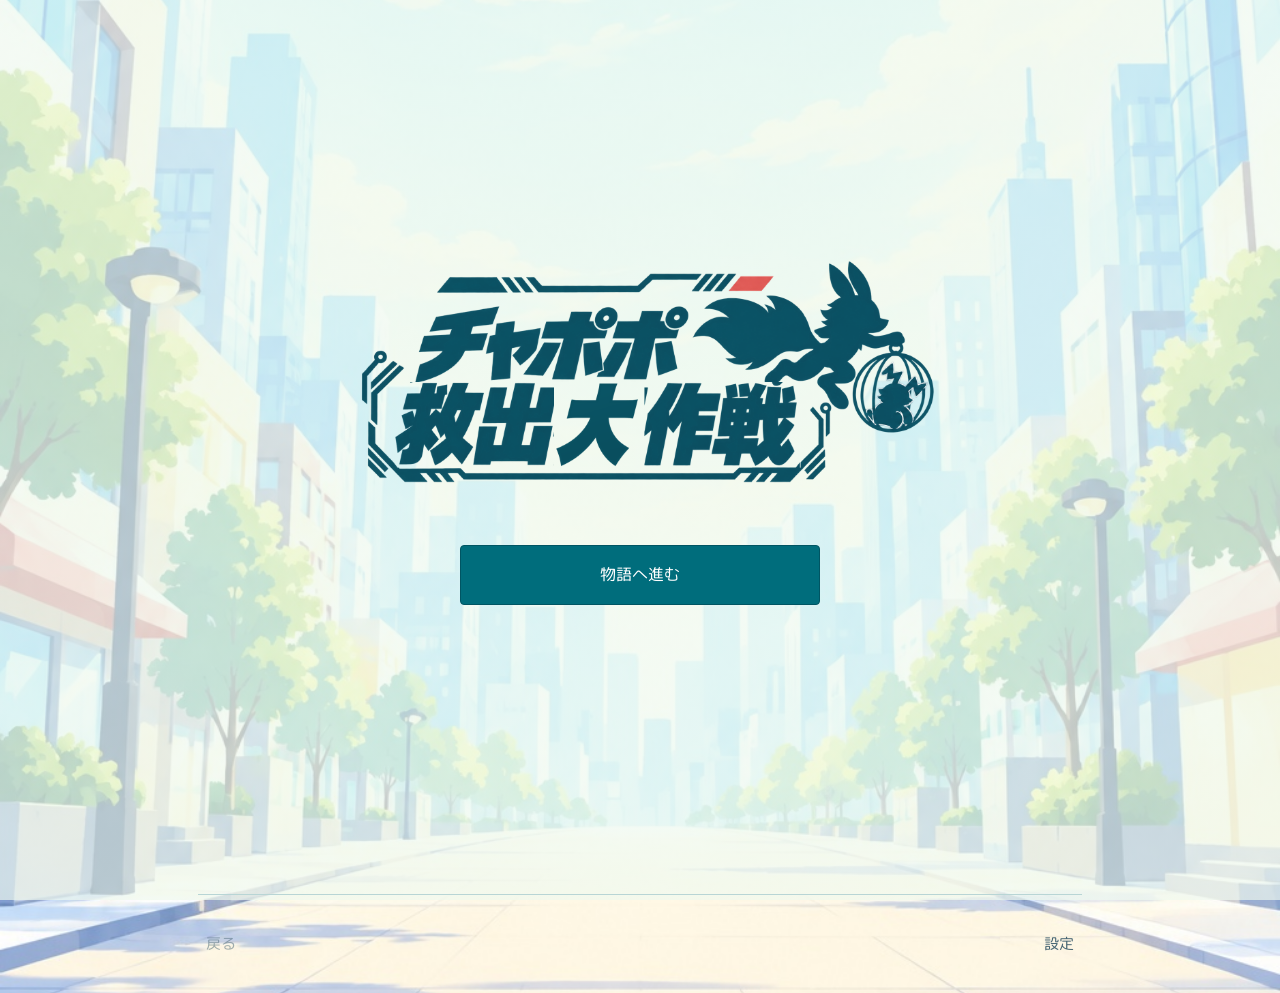
==== commit 07186f15: "Rename event to Chapopo rescue daisakusen and update logo" ====
--- a/mvp/index.html
+++ b/mvp/index.html
@@ -3,22 +3,22 @@
 <head>
 <meta charset="utf-8"><meta name="viewport" content="width=device-width,initial-scale=1">
 <meta name="theme-color" content="#153e51"><meta name="description" content="新宿の4つのステーションに残された手がかりを追い、チャポポを救出せよ。CHARGESPOTの街歩き謎解き。">
-<title>チャポポ救出作戦 | 新宿の街歩き謎解き</title>
-<link rel="preload" as="image" href="./comic-title-story-r57.png">
+<title>チャポポ救出大作戦 | 新宿の街歩き謎解き</title>
+<link rel="preload" as="image" href="./comic-title-daisakusen-r67.png">
 <link rel="preload" as="image" href="./event-street-r20.jpg">
 <link rel="preload" as="font" href="./YuseiMagic-Regular.woff2" type="font/woff2" crossorigin>
 <link rel="preload" as="font" href="./MPLUSRounded1c-Regular.woff2" type="font/woff2" crossorigin>
-<link rel="stylesheet" href="./mission.css?v=20261004-r62-dialogue">
+<link rel="stylesheet" href="./mission.css?v=20261004-r65-wrap">
 </head>
 <body>
 <svg class="ink-filter-defs" width="0" height="0" aria-hidden="true"><defs><filter id="chapter-ink" color-interpolation-filters="sRGB"><feColorMatrix type="matrix" values="1 0 0 0 0  0 1 0 0 0  0 0 1 0 0  -10 -10 -10 0 27" result="ink"/><feComposite in="ink" in2="SourceAlpha" operator="in"/></filter></defs></svg>
 <a class="skip" href="#app">ミッションへ</a>
-<header class="event-banner" aria-label="イベントタイトル"><img class="comic-title" src="./comic-title-story-r57.png" width="1760" height="880" alt="チャポポ救出作戦"></header>
+<header class="event-banner" aria-label="イベントタイトル"><img class="comic-title" src="./comic-title-daisakusen-r67.png" width="1760" height="880" alt="チャポポ救出大作戦"></header>
 <div class="shell">
 <main id="app" tabindex="-1" aria-live="polite"></main>
 <footer><button class="text-button" id="pageBack">戻る</button><button class="text-button" id="settingsOpen" aria-label="設定を開く">設定</button></footer>
 </div>
 <dialog id="settings"><div class="dialog-head"><h2>設定</h2><button id="settingsClose" class="text-button">閉じる</button></div><p>進捗はこの端末に保存されます。画面の確認と答えの入力は、立ち止まって行ってください。</p><button id="reset" class="secondary">最初からやり直す</button><details><summary>運営者テスト</summary><button id="testAnswers" class="text-button">テスト用の答えを表示</button><p id="answers"></p></details></dialog>
 <noscript>ブラウザのJavaScriptを有効にしてご参加ください。</noscript>
-<script src="./config.js?v=20261004-r59-outing"></script><script src="./story-revision-r36.js?v=20261004-r57"></script><script src="./story-copy-r53.js?v=20261004-r57"></script><script src="./app.js?v=20261004-r60-scroll-top"></script>
+<script src="./config.js?v=20261004-r66-monitor"></script><script src="./story-revision-r36.js?v=20261004-r57"></script><script src="./story-copy-r53.js?v=20261004-r57"></script><script src="./app.js?v=20261004-r67-title"></script>
 </body></html>
--- a/mvp/mission.css
+++ b/mvp/mission.css
@@ -429,7 +429,7 @@
 .travel-screen h1 span:last-child{white-space:nowrap}
 .travel-screen h1 span.destination-location{display:block;white-space:normal;margin-top:.2em}
 .destination-copy .travel-label{font-size:18px;line-height:1.5}
-#app p,#app blockquote{ text-wrap:pretty }
+#app p,#app blockquote{ text-wrap:wrap }
 .place p,.destination-copy{min-width:0}
 .ink-filter-defs{position:absolute;pointer-events:none}
 .travel-actions{display:flex;justify-content:center}.travel-actions .primary{width:min(100%,440px)}
@@ -496,11 +496,18 @@
 /* r61: keep the recorded-scene artwork opaque over the city background. */
 main .inserted-scene:has(img[src*='insert-st1-arrival-r24']){mix-blend-mode:normal;isolation:isolate}
 main .inserted-scene img[src*='insert-st1-arrival-r24']{mix-blend-mode:normal;filter:none}
-/* Mobile prose follows the same centered alignment as destinations. */
+/* Keep mobile content columns centered, with left-aligned readable prose. */
 @media(max-width:767px){
- #app{text-align:center}
- #app .reading-body,#app .reader-prose,#app .result-information,#app .rental-steps,#app .return-panel{text-align:center}
- #app .dialogue blockquote{text-align:center}
+ #app{text-align:left}
+ #app .reading-body,#app .reader-prose,#app .result-information,#app .rental-steps,#app .return-panel{text-align:left}
+ #app .dialogue blockquote{text-align:left}
 }
 /* r62: dialogue uses only speaker labels and text, with no left rule. */
 #app .reading-body .dialogue{border-left:0;padding-left:0}
+/* r64: center the physical reading column independently of text alignment. */
+@media(max-width:767px){
+ .shell,.reading-mode .shell{width:100%;padding-left:0;padding-right:0;margin-left:auto;margin-right:auto}
+ .shell>#app{width:calc(100% - 64px);max-width:600px;margin-left:auto;margin-right:auto;padding-left:0;padding-right:0}
+ #app .reading-page,#app .reading-body,#app .reader-prose,#app .promotion-spread,#app .rental-page,#app .completion,#app .puzzle-page{width:100%;max-width:600px;margin-left:auto;margin-right:auto}
+ .shell>footer{width:calc(100% - 64px);max-width:600px;margin-left:auto;margin-right:auto}
+}
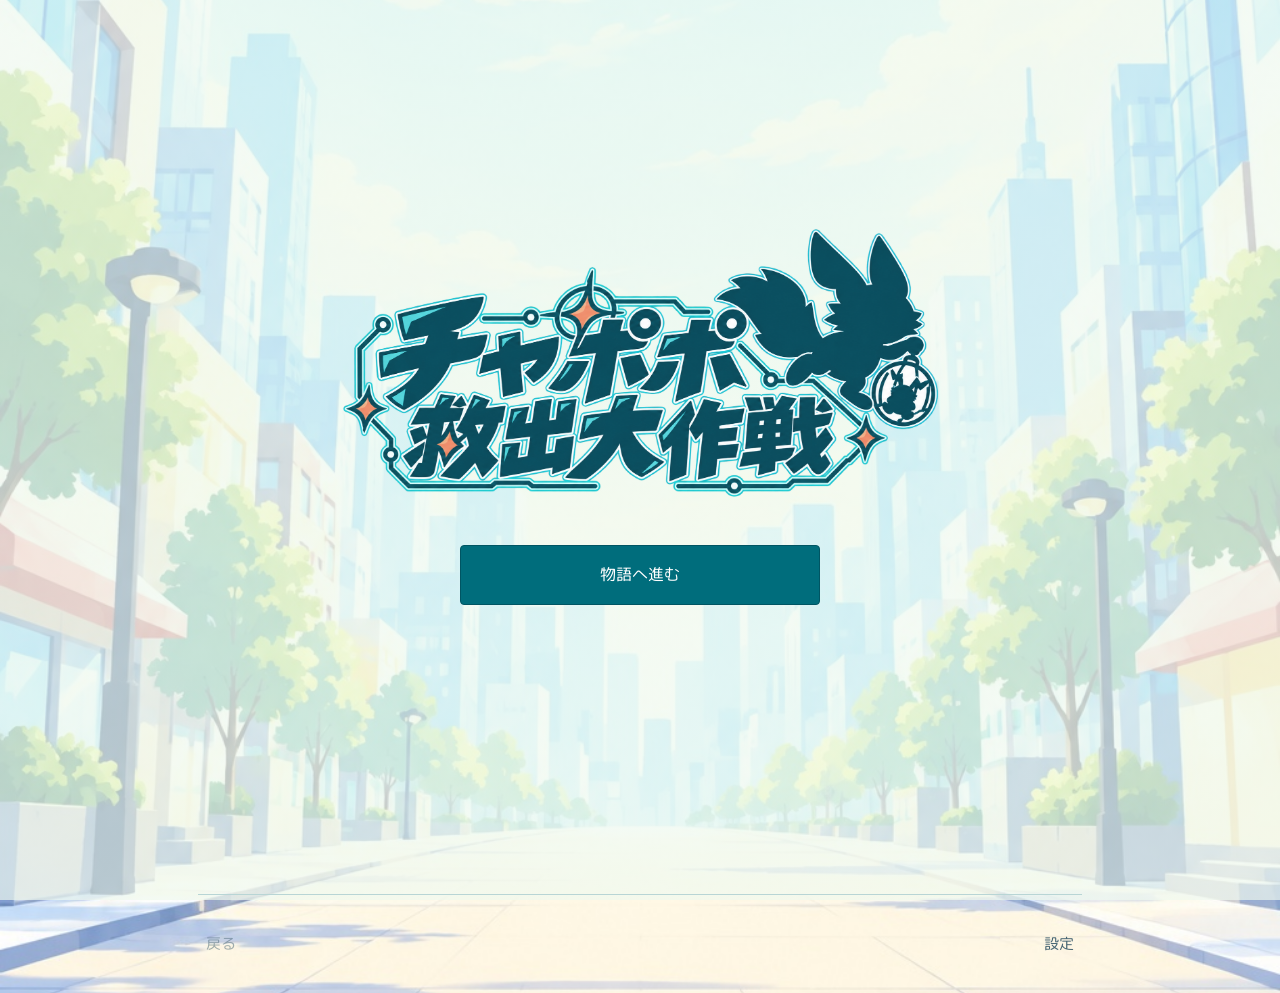
==== commit 81378211: "Replace event logo with a newly designed character-referenced version" ====
--- a/mvp/index.html
+++ b/mvp/index.html
@@ -4,7 +4,7 @@
 <meta charset="utf-8"><meta name="viewport" content="width=device-width,initial-scale=1">
 <meta name="theme-color" content="#153e51"><meta name="description" content="新宿の4つのステーションに残された手がかりを追い、チャポポを救出せよ。CHARGESPOTの街歩き謎解き。">
 <title>チャポポ救出大作戦 | 新宿の街歩き謎解き</title>
-<link rel="preload" as="image" href="./comic-title-daisakusen-r67.png">
+<link rel="preload" as="image" href="./comic-title-daisakusen-r68.png">
 <link rel="preload" as="image" href="./event-street-r20.jpg">
 <link rel="preload" as="font" href="./YuseiMagic-Regular.woff2" type="font/woff2" crossorigin>
 <link rel="preload" as="font" href="./MPLUSRounded1c-Regular.woff2" type="font/woff2" crossorigin>
@@ -13,12 +13,12 @@
 <body>
 <svg class="ink-filter-defs" width="0" height="0" aria-hidden="true"><defs><filter id="chapter-ink" color-interpolation-filters="sRGB"><feColorMatrix type="matrix" values="1 0 0 0 0  0 1 0 0 0  0 0 1 0 0  -10 -10 -10 0 27" result="ink"/><feComposite in="ink" in2="SourceAlpha" operator="in"/></filter></defs></svg>
 <a class="skip" href="#app">ミッションへ</a>
-<header class="event-banner" aria-label="イベントタイトル"><img class="comic-title" src="./comic-title-daisakusen-r67.png" width="1760" height="880" alt="チャポポ救出大作戦"></header>
+<header class="event-banner" aria-label="イベントタイトル"><img class="comic-title" src="./comic-title-daisakusen-r68.png" width="1774" height="887" alt="チャポポ救出大作戦"></header>
 <div class="shell">
 <main id="app" tabindex="-1" aria-live="polite"></main>
 <footer><button class="text-button" id="pageBack">戻る</button><button class="text-button" id="settingsOpen" aria-label="設定を開く">設定</button></footer>
 </div>
 <dialog id="settings"><div class="dialog-head"><h2>設定</h2><button id="settingsClose" class="text-button">閉じる</button></div><p>進捗はこの端末に保存されます。画面の確認と答えの入力は、立ち止まって行ってください。</p><button id="reset" class="secondary">最初からやり直す</button><details><summary>運営者テスト</summary><button id="testAnswers" class="text-button">テスト用の答えを表示</button><p id="answers"></p></details></dialog>
 <noscript>ブラウザのJavaScriptを有効にしてご参加ください。</noscript>
-<script src="./config.js?v=20261004-r66-monitor"></script><script src="./story-revision-r36.js?v=20261004-r57"></script><script src="./story-copy-r53.js?v=20261004-r57"></script><script src="./app.js?v=20261004-r67-title"></script>
+<script src="./config.js?v=20261004-r66-monitor"></script><script src="./story-revision-r36.js?v=20261004-r57"></script><script src="./story-copy-r53.js?v=20261004-r57"></script><script src="./app.js?v=20261004-r68-logo"></script>
 </body></html>
